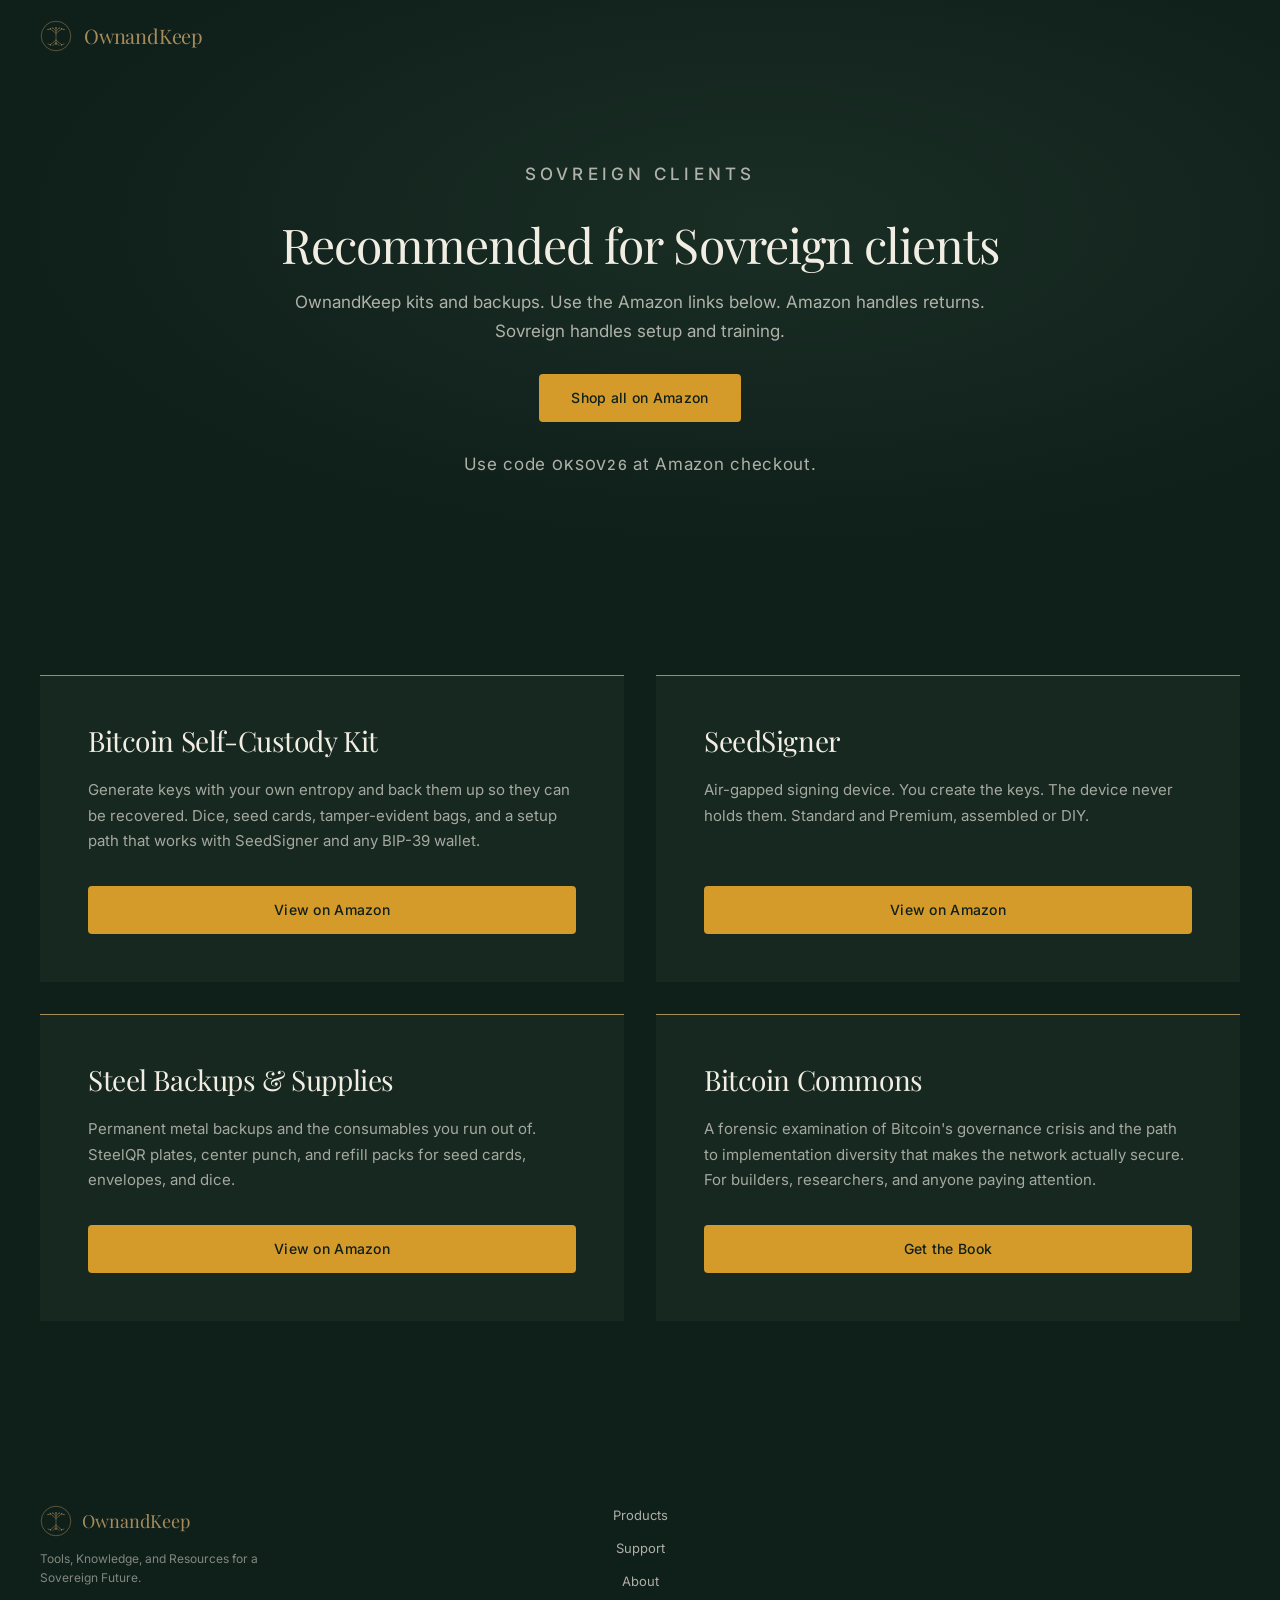
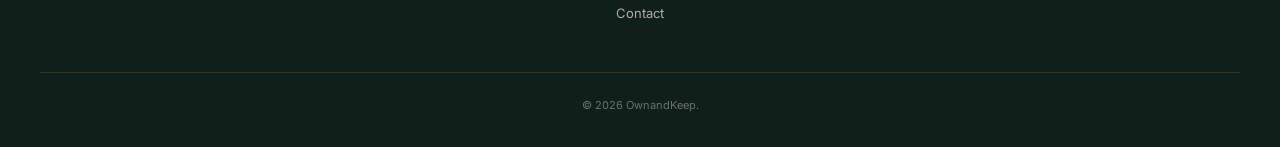
==== sovreign/index.html @ 05278267 "Add support intake, contact via ntfy, and a Sovreign client catalog. Support collects the same disco" ====
<!DOCTYPE html>
<html lang="en">
<head>
  <meta charset="UTF-8">
  <meta name="viewport" content="width=device-width, initial-scale=1.0">
  <meta name="robots" content="noindex, nofollow">
  <meta name="description" content="OwnandKeep catalog for Sovreign clients.">
  <meta name="theme-color" content="#0F1F1A">
  <title>OwnandKeep — For Sovreign clients</title>
  <link rel="icon" href="../assets/logo.svg" type="image/svg+xml">
  <link rel="preconnect" href="https://fonts.googleapis.com">
  <link rel="preconnect" href="https://fonts.gstatic.com" crossorigin>
  <link href="https://fonts.googleapis.com/css2?family=Inter:wght@400;500&family=Playfair+Display:ital,wght@0,400;0,700;1,400&display=swap" rel="stylesheet">
  <link rel="stylesheet" href="../style.css">
  <script src="../main.js" defer></script>
</head>
<body>
  <nav class="nav" id="nav">
    <a class="nav-brand" href="../">
      <!-- TODO: replace with real OwnandKeep logo SVG -->
      <!-- TODO: replace placeholder -->
      <img class="nav-logo" src="../assets/logo.svg" alt="" width="32" height="32">
      <span class="nav-wordmark">OwnandKeep</span>
    </a>
  </nav>

  <header class="partner-hero">
    <div class="partner-hero-inner">
      <p class="section-eyebrow">Sovreign clients</p>
      <h1>Recommended for Sovreign clients</h1>
      <p>OwnandKeep kits and backups. Use the Amazon links below. Amazon handles returns. Sovreign handles setup and training.</p>
      <!-- TODO: insert Amazon storefront URL -->
      <a class="btn" href="#" target="_blank" rel="noopener noreferrer">Shop all on Amazon</a>
      <p class="partner-promo">Use code <code>OKSOV26</code> at Amazon checkout.</p>
    </div>
  </header>

  <section class="products" id="products">
    <div class="section-inner">
      <div class="product-grid">
        <article class="product-card">
          <h3>Bitcoin Self-Custody Kit</h3>
          <p>Generate keys with your own entropy and back them up so they can be recovered. Dice, seed cards, tamper-evident bags, and a setup path that works with SeedSigner and any BIP-39 wallet.</p>
          <div class="product-actions">
            <!-- TODO: insert Amazon listing URL -->
            <!-- TODO: insert real URL -->
            <a class="btn" href="#" target="_blank" rel="noopener noreferrer">View on Amazon</a>
          </div>
        </article>

        <article class="product-card">
          <h3>SeedSigner</h3>
          <p>Air-gapped signing device. You create the keys. The device never holds them. Standard and Premium, assembled or DIY.</p>
          <div class="product-actions">
            <!-- TODO: insert Amazon listing URL -->
            <!-- TODO: insert real URL -->
            <a class="btn" href="#" target="_blank" rel="noopener noreferrer">View on Amazon</a>
          </div>
        </article>

        <article class="product-card">
          <h3>Steel Backups &amp; Supplies</h3>
          <p>Permanent metal backups and the consumables you run out of. SteelQR plates, center punch, and refill packs for seed cards, envelopes, and dice.</p>
          <div class="product-actions">
            <!-- TODO: insert Amazon listing URL -->
            <!-- TODO: insert real URL -->
            <a class="btn" href="#" target="_blank" rel="noopener noreferrer">View on Amazon</a>
          </div>
        </article>

        <article class="product-card">
          <h3>Bitcoin Commons</h3>
          <p>A forensic examination of Bitcoin's governance crisis and the path to implementation diversity that makes the network actually secure. For builders, researchers, and anyone paying attention.</p>
          <div class="product-actions">
            <!-- TODO: insert book URL (Amazon KDP / Gumroad) -->
            <!-- TODO: insert real URL -->
            <a class="btn" href="#" target="_blank" rel="noopener noreferrer">Get the Book</a>
          </div>
        </article>
      </div>
    </div>
  </section>

  <footer class="footer">
    <div class="footer-inner">
      <div class="footer-brand">
        <div class="footer-wordmark-row">
          <img src="../assets/logo.svg" alt="" width="32" height="32">
          <span>OwnandKeep</span>
        </div>
        <p>Tools, Knowledge, and Resources for a Sovereign Future.</p>
      </div>
      <nav class="footer-nav" aria-label="Footer">
        <a href="../#products">Products</a>
        <a href="../support/">Support</a>
        <a href="../#about">About</a>
        <a href="../#contact">Contact</a>
      </nav>
      <div></div>
    </div>
    <div class="footer-rule"></div>
    <p class="footer-copy">© 2026 OwnandKeep.</p>
  </footer>
</body>
</html>
---- style.css ----
:root {
  --deep-forest: #0f1f1a;
  --earth: #a68b5b;
  --sand: #f2ede3;
  --amber: #d49a2a;
  --charcoal: #1a1a1a;
  --card: #162820;
  --ease: cubic-bezier(0.16, 1, 0.3, 1);
}

*,
*::before,
*::after {
  box-sizing: border-box;
  margin: 0;
  padding: 0;
}

html {
  scroll-behavior: smooth;
  scroll-padding-top: 72px;
}

body {
  background: var(--deep-forest);
  color: var(--sand);
  font-family: Inter, system-ui, sans-serif;
  font-weight: 400;
  line-height: 1.6;
  -webkit-font-smoothing: antialiased;
}

img,
svg {
  display: block;
}

a {
  color: inherit;
  text-decoration: none;
}

/* --- Buttons --- */

.btn {
  display: inline-flex;
  align-items: center;
  justify-content: center;
  height: 48px;
  padding: 0 32px;
  background: var(--amber);
  color: var(--deep-forest);
  font-family: Inter, system-ui, sans-serif;
  font-size: 14px;
  font-weight: 500;
  letter-spacing: 0.02em;
  border: 0;
  border-radius: 4px;
  cursor: pointer;
  transition: background 0.25s var(--ease);
}

.btn:hover,
.btn:focus-visible {
  background: #b8821f;
}

.btn-ghost {
  background: transparent;
  color: var(--sand);
  border: 1px solid var(--earth);
}

.btn-ghost:hover,
.btn-ghost:focus-visible {
  background: transparent;
  color: var(--earth);
}

/* --- Navigation --- */

.nav {
  position: sticky;
  top: 0;
  z-index: 100;
  display: flex;
  align-items: center;
  justify-content: space-between;
  height: 72px;
  margin-bottom: -72px;
  padding: 0 40px;
  background: transparent;
  transition: background 0.4s var(--ease);
}

.nav.scrolled {
  background: var(--deep-forest);
  backdrop-filter: blur(12px);
  -webkit-backdrop-filter: blur(12px);
}

.nav-brand {
  display: flex;
  align-items: center;
  gap: 12px;
  z-index: 101;
}

.nav-logo {
  width: 32px;
  height: 32px;
}

.nav-wordmark {
  font-family: "Playfair Display", Georgia, serif;
  font-size: 20px;
  color: var(--earth);
  letter-spacing: -0.01em;
}

.nav-text-link {
  font-family: Inter, system-ui, sans-serif;
  font-size: 12px;
  font-weight: 500;
  letter-spacing: 0.18em;
  text-transform: uppercase;
  color: var(--sand);
}

.nav-menu {
  display: flex;
  align-items: center;
  gap: 36px;
}

.nav-menu a {
  font-family: Inter, system-ui, sans-serif;
  font-size: 12px;
  font-weight: 500;
  letter-spacing: 0.18em;
  text-transform: uppercase;
  color: var(--sand);
  transition: color 0.25s var(--ease);
}

.nav-menu a:hover,
.nav-menu a:focus-visible {
  color: var(--earth);
}

.nav-toggle {
  display: none;
  width: 40px;
  height: 40px;
  background: none;
  border: 0;
  cursor: pointer;
  z-index: 101;
}

.nav-toggle span {
  display: block;
  width: 20px;
  height: 1.5px;
  margin: 5px auto;
  background: var(--sand);
  transition: transform 0.3s var(--ease), opacity 0.3s var(--ease);
}

.nav.is-open .nav-toggle span:nth-child(1) {
  transform: translateY(6.5px) rotate(45deg);
}

.nav.is-open .nav-toggle span:nth-child(2) {
  opacity: 0;
}

.nav.is-open .nav-toggle span:nth-child(3) {
  transform: translateY(-6.5px) rotate(-45deg);
}

/* --- Hero --- */

.hero {
  min-height: 100vh;
  display: flex;
  align-items: center;
  justify-content: center;
  padding: 0 24px 80px;
  background: radial-gradient(ellipse at 60% 40%, #1a2e25 0%, #0f1f1a 70%);
}

.hero-inner {
  display: flex;
  flex-direction: column;
  align-items: center;
  text-align: center;
}

.hero-mark {
  width: 80px;
  height: 80px;
  margin-bottom: 28px;
  animation: fade-in 0.8s ease both;
}

.hero-title {
  font-family: "Playfair Display", Georgia, serif;
  font-size: 96px;
  font-weight: 400;
  color: var(--sand);
  letter-spacing: -0.02em;
  line-height: 1;
  animation: fade-up 0.6s var(--ease) 0.3s both;
}

.hero-eyebrow {
  margin-top: 24px;
  font-size: 11px;
  font-weight: 500;
  letter-spacing: 0.3em;
  text-transform: uppercase;
  color: var(--earth);
  animation: fade-up 0.6s var(--ease) 0.8s both;
}

.hero-promise {
  margin: 20px 0 40px;
  font-family: "Playfair Display", Georgia, serif;
  font-size: 22px;
  font-style: italic;
  font-weight: 400;
  color: var(--sand);
  animation: fade-up-soft 0.6s var(--ease) 1.1s both;
}

.hero-actions {
  display: flex;
  flex-wrap: wrap;
  justify-content: center;
  gap: 12px;
  animation: fade-up 0.6s var(--ease) 1.4s both;
}

.hero-contact-link {
  margin-top: 20px;
  font-size: 13px;
  letter-spacing: 0.08em;
  color: var(--earth);
  animation: fade-up 0.6s var(--ease) 1.55s both;
}

.hero-contact-link:hover,
.hero-contact-link:focus-visible {
  color: var(--sand);
}

/* --- Products --- */

.products {
  background: var(--deep-forest);
  padding: 120px 40px;
}

.section-inner {
  max-width: 1200px;
  margin: 0 auto;
}

.section-eyebrow {
  font-size: 11px;
  font-weight: 500;
  letter-spacing: 0.25em;
  text-transform: uppercase;
  color: var(--earth);
}

.section-title {
  margin: 16px 0 64px;
  font-family: "Playfair Display", Georgia, serif;
  font-size: 48px;
  font-weight: 400;
  color: var(--sand);
  letter-spacing: -0.02em;
  line-height: 1.15;
}

.product-grid {
  display: grid;
  grid-template-columns: repeat(2, 1fr);
  gap: 32px;
}

.product-card {
  position: relative;
  display: flex;
  flex-direction: column;
  min-height: 100%;
  padding: 48px;
  background: var(--card);
  border-top: 1px solid var(--earth);
  border-radius: 0;
  opacity: 0;
  transform: translateY(20px);
  transition:
    opacity 0.6s var(--ease),
    transform 0.6s var(--ease);
}

.product-card:nth-child(1) { transition-delay: 0s; }
.product-card:nth-child(2) { transition-delay: 0.15s; }
.product-card:nth-child(3) { transition-delay: 0.3s; }
.product-card:nth-child(4) { transition-delay: 0.45s; }
.product-card:nth-child(5) { transition-delay: 0.6s; }

.product-card.is-visible {
  opacity: 1;
  transform: translateY(0);
}

.product-card.coming-soon h3,
.product-card.coming-soon p {
  opacity: 0.65;
}

.product-card h3 {
  font-family: "Playfair Display", Georgia, serif;
  font-size: 28px;
  font-weight: 400;
  color: var(--sand);
  letter-spacing: -0.015em;
  line-height: 1.2;
}

.product-byline {
  margin-top: 8px;
  font-size: 13px;
  font-style: italic;
  color: var(--earth);
}

.product-card > p:not(.product-byline) {
  margin-top: 20px;
  font-size: 15px;
  line-height: 1.7;
  color: var(--sand);
  opacity: 0.65;
}

.product-actions {
  display: flex;
  flex-direction: row;
  flex-wrap: nowrap;
  align-items: stretch;
  gap: 12px;
  width: 100%;
  margin-top: auto;
  padding-top: 32px;
}

.product-actions .btn {
  flex: 1;
}

.badge {
  position: absolute;
  top: 20px;
  right: 20px;
  font-size: 10px;
  font-weight: 500;
  letter-spacing: 0.16em;
  text-transform: uppercase;
  color: var(--earth);
}

/* --- About --- */

.about {
  background: var(--sand);
  padding: 120px 40px;
}

.about-inner {
  max-width: 680px;
  margin: 0 auto;
  text-align: center;
}

.about-title {
  margin: 16px 0 40px;
  font-family: "Playfair Display", Georgia, serif;
  font-size: 42px;
  font-weight: 400;
  color: var(--deep-forest);
  line-height: 1.2;
  letter-spacing: -0.02em;
}

.about-inner > p:not(.section-eyebrow):not(.about-close):not(.contact-lead) {
  font-size: 17px;
  line-height: 1.8;
  color: var(--charcoal);
  text-align: left;
}

.about-inner > p:not(.section-eyebrow):not(.about-close) + p:not(.about-close) {
  margin-top: 24px;
}

.about-support {
  margin-top: 32px;
}

.about-close {
  margin-top: 48px;
  font-size: 11px;
  font-weight: 500;
  letter-spacing: 0.3em;
  text-transform: uppercase;
  color: var(--earth);
  text-align: center;
}

/* --- Contact --- */

.contact {
  background: var(--deep-forest);
  padding: 120px 40px;
}

.contact-inner {
  max-width: 560px;
  margin: 0 auto;
}

.contact-inner-wide {
  max-width: 640px;
}

.support-page {
  padding-top: 160px;
}

.contact-title {
  margin: 16px 0 16px;
  font-family: "Playfair Display", Georgia, serif;
  font-size: 42px;
  font-weight: 400;
  color: var(--sand);
  letter-spacing: -0.02em;
  line-height: 1.15;
}

.contact-lead {
  margin-bottom: 40px;
  font-size: 17px;
  line-height: 1.7;
  color: var(--sand);
  opacity: 0.7;
}

.contact-form {
  display: flex;
  flex-direction: column;
  align-items: stretch;
  gap: 8px;
}

.contact-form label {
  margin-top: 12px;
  font-size: 11px;
  font-weight: 500;
  letter-spacing: 0.16em;
  text-transform: uppercase;
  color: var(--earth);
}

.contact-form input,
.contact-form textarea {
  width: 100%;
  padding: 14px 16px;
  background: var(--card);
  border: 1px solid rgba(166, 139, 91, 0.35);
  border-radius: 4px;
  color: var(--sand);
  font-family: Inter, system-ui, sans-serif;
  font-size: 15px;
  line-height: 1.5;
}

.contact-form textarea {
  resize: vertical;
  min-height: 140px;
}

.contact-form input:focus,
.contact-form textarea:focus {
  outline: 1px solid var(--earth);
}

.contact-form fieldset {
  margin: 28px 0 8px;
  padding: 0;
  border: 0;
}

.contact-form legend {
  margin-bottom: 8px;
  font-family: "Playfair Display", Georgia, serif;
  font-size: 22px;
  color: var(--sand);
}

.field-hint {
  margin: 4px 0 12px;
  font-size: 14px;
  color: var(--sand);
  opacity: 0.65;
}

.choice {
  display: flex;
  align-items: flex-start;
  gap: 10px;
  margin-top: 10px;
  font-size: 15px;
  letter-spacing: 0;
  text-transform: none;
  color: var(--sand);
  font-weight: 400;
}

.choice input {
  width: auto;
  margin-top: 4px;
  accent-color: var(--amber);
}

.consent {
  margin-top: 28px;
}

.contact-form .btn {
  margin-top: 24px;
  width: 100%;
}

.contact-status {
  min-height: 1.4em;
  margin-top: 12px;
  font-size: 14px;
  color: var(--sand);
  opacity: 0.7;
}

.honeypot {
  position: absolute;
  left: -9999px;
  width: 1px;
  height: 1px;
  overflow: hidden;
}

/* --- Partner page --- */

.partner-hero {
  padding: 160px 40px 48px;
  background: radial-gradient(ellipse at 60% 40%, #1a2e25 0%, #0f1f1a 70%);
}

.partner-hero-inner {
  max-width: 720px;
  margin: 0 auto;
  text-align: center;
}

.partner-hero-inner h1 {
  margin: 16px 0 16px;
  font-family: "Playfair Display", Georgia, serif;
  font-size: 48px;
  font-weight: 400;
  color: var(--sand);
  letter-spacing: -0.02em;
  line-height: 1.15;
}

.partner-hero-inner p {
  margin-bottom: 28px;
  font-size: 17px;
  line-height: 1.7;
  color: var(--sand);
  opacity: 0.7;
}

.partner-promo {
  margin: 28px 0 0;
  font-size: 14px;
  letter-spacing: 0.04em;
  color: var(--earth);
}

.partner-promo code {
  font-family: Inter, system-ui, sans-serif;
  font-size: 14px;
  font-weight: 500;
  letter-spacing: 0.08em;
}

/* --- Footer --- */

.footer {
  background: var(--deep-forest);
  padding: 64px 40px 32px;
}

.footer-inner {
  display: grid;
  grid-template-columns: 1fr auto 1fr;
  align-items: start;
  gap: 40px;
  max-width: 1200px;
  margin: 0 auto 48px;
}

.footer-brand p {
  margin-top: 12px;
  max-width: 240px;
  font-size: 12px;
  line-height: 1.6;
  color: var(--sand);
  opacity: 0.5;
}

.footer-wordmark-row {
  display: flex;
  align-items: center;
  gap: 10px;
}

.footer-wordmark-row span {
  font-family: "Playfair Display", Georgia, serif;
  font-size: 18px;
  color: var(--earth);
}

.footer-nav {
  display: flex;
  flex-direction: column;
  align-items: center;
  gap: 12px;
}

.footer-nav a {
  font-size: 13px;
  color: var(--sand);
  opacity: 0.7;
  transition: opacity 0.25s var(--ease);
}

.footer-nav a:hover,
.footer-nav a:focus-visible {
  opacity: 1;
}

.footer-social {
  display: flex;
  justify-content: flex-end;
  gap: 20px;
}

.footer-social a {
  color: var(--sand);
  opacity: 0.6;
  transition: opacity 0.25s var(--ease);
}

.footer-social a:hover,
.footer-social a:focus-visible {
  opacity: 1;
}

.footer-rule {
  height: 1px;
  background: var(--earth);
  opacity: 0.2;
}

.footer-copy {
  margin-top: 24px;
  font-size: 11px;
  color: var(--sand);
  opacity: 0.4;
  text-align: center;
}

/* --- Motion --- */

@keyframes fade-in {
  from { opacity: 0; }
  to { opacity: 1; }
}

@keyframes fade-up {
  from {
    opacity: 0;
    transform: translateY(12px);
  }
  to {
    opacity: 1;
    transform: translateY(0);
  }
}

@keyframes fade-up-soft {
  from {
    opacity: 0;
    transform: translateY(12px);
  }
  to {
    opacity: 0.7;
    transform: translateY(0);
  }
}

/* --- Breakpoints: 1280 desktop, 768 tablet, 375 mobile --- */

@media (max-width: 1279px) {
  .hero-title {
    font-size: 72px;
  }

  .product-grid {
    grid-template-columns: 1fr;
    max-width: 560px;
  }

  .product-card {
    padding: 36px;
  }

  .footer-inner {
    grid-template-columns: 1fr;
    justify-items: center;
    text-align: center;
    gap: 32px;
  }

  .footer-brand p {
    max-width: none;
  }

  .footer-social {
    justify-content: center;
  }
}

@media (max-width: 767px) {
  .nav {
    padding: 0 20px;
  }

  .nav-toggle {
    display: block;
  }

  .nav-menu {
    position: fixed;
    inset: 0;
    z-index: 100;
    display: flex;
    flex-direction: column;
    justify-content: center;
    align-items: center;
    gap: 40px;
    background: var(--deep-forest);
    opacity: 0;
    visibility: hidden;
    pointer-events: none;
    transition: opacity 0.4s var(--ease), visibility 0.4s;
  }

  .nav.is-open .nav-menu {
    opacity: 1;
    visibility: visible;
    pointer-events: auto;
  }

  .nav-menu a {
    font-size: 22px;
    letter-spacing: 0.22em;
  }

  .hero {
    padding: 0 20px 64px;
  }

  .hero-title {
    font-size: 52px;
  }

  .hero-promise {
    font-size: 18px;
  }

  .products,
  .about,
  .contact {
    padding: 80px 20px;
  }

  .contact-title {
    font-size: 32px;
  }

  .partner-hero {
    padding: 120px 20px 40px;
  }

  .partner-hero-inner h1 {
    font-size: 36px;
  }

  .section-title {
    font-size: 36px;
    margin-bottom: 48px;
  }

  .product-grid {
    grid-template-columns: 1fr;
  }

  .product-actions {
    flex-direction: column;
  }

  .about-title {
    font-size: 32px;
  }

  .footer {
    padding: 48px 20px 28px;
  }

  .footer-inner {
    grid-template-columns: 1fr;
    justify-items: center;
    text-align: center;
    gap: 32px;
  }

  .footer-brand p {
    max-width: none;
  }

  .footer-social {
    justify-content: center;
  }
}

@media (max-width: 374px) {
  .hero-title {
    font-size: 44px;
  }

  .nav-wordmark {
    font-size: 18px;
  }
}

@media (prefers-reduced-motion: reduce) {
  html {
    scroll-behavior: auto;
  }

  *,
  *::before,
  *::after {
    animation: none !important;
    transition: none !important;
  }

  .product-card {
    opacity: 1;
    transform: none;
  }

  .product-card.coming-soon h3,
  .product-card.coming-soon p {
    opacity: 0.65;
  }
}
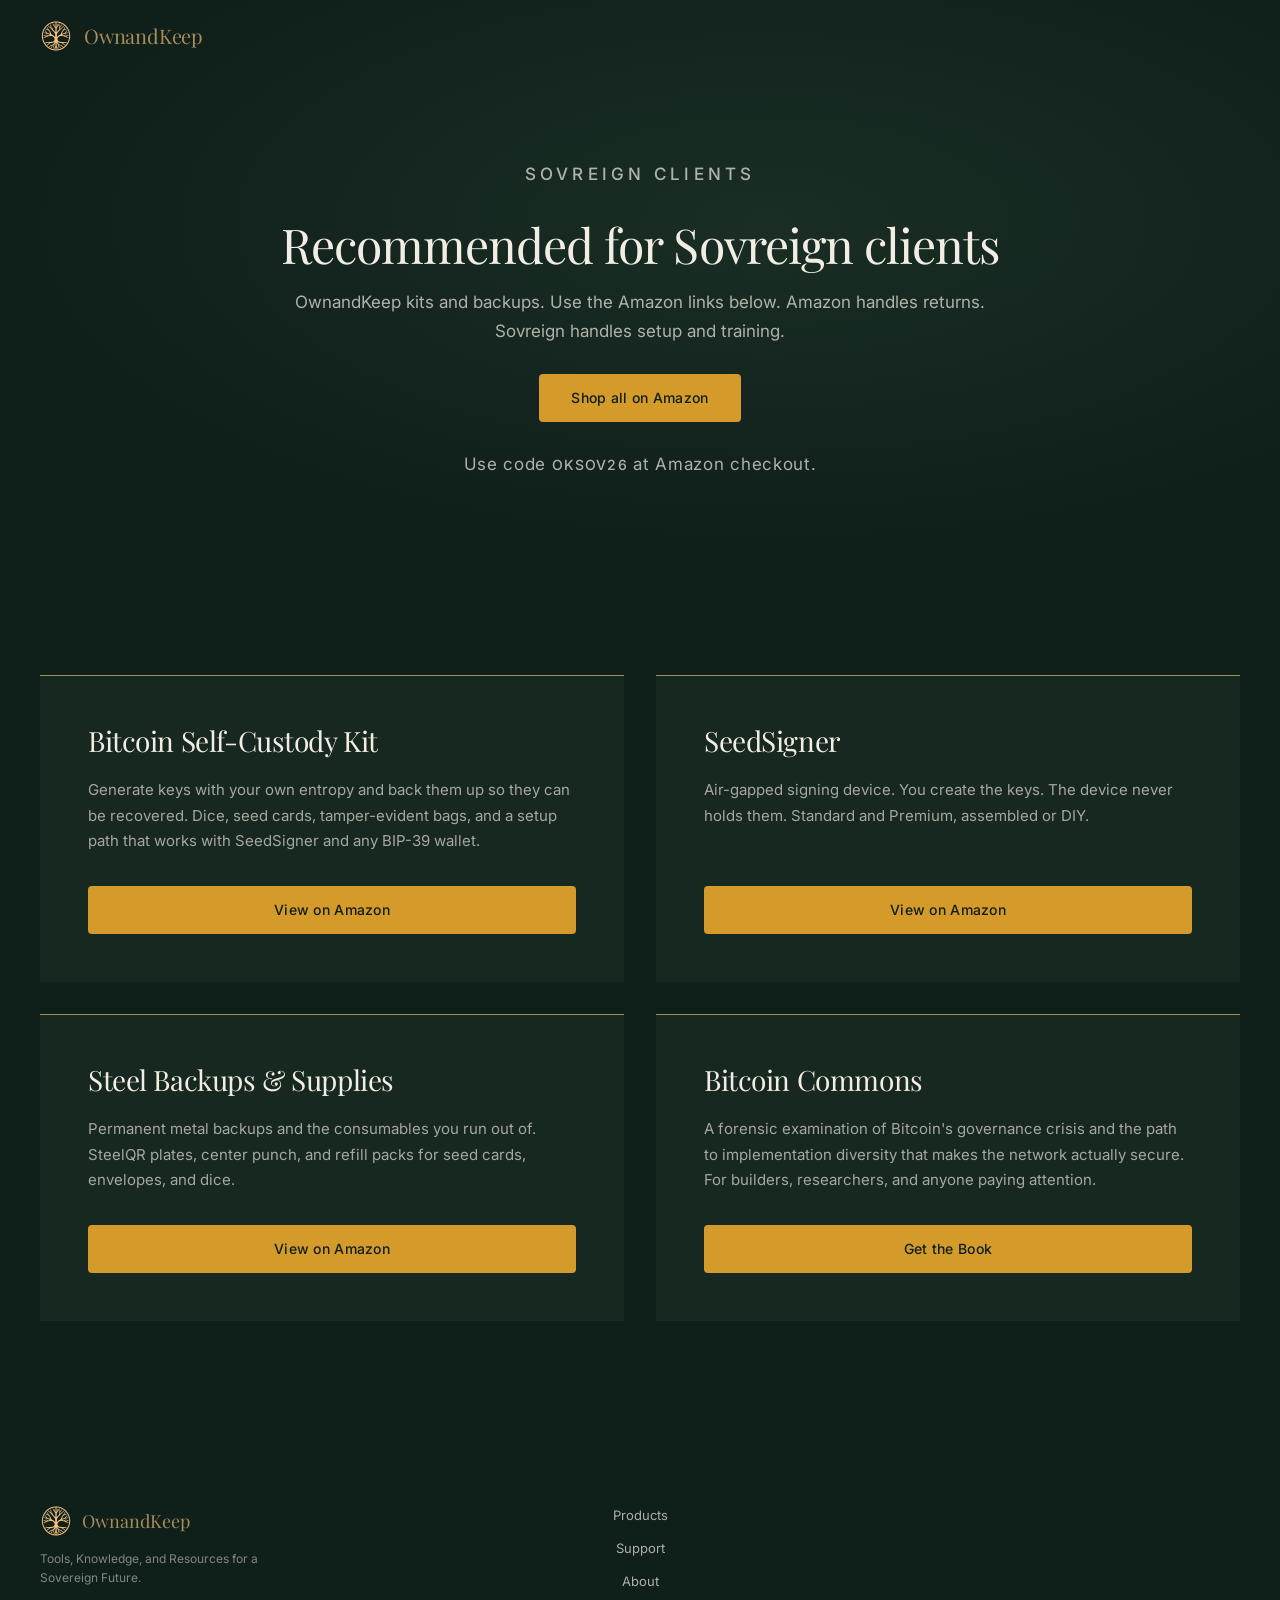
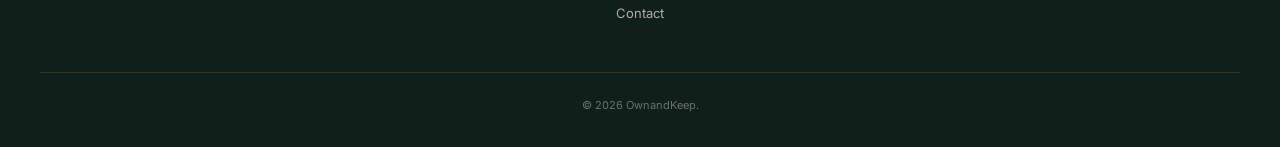
==== commit a78f9f18: "Replace the placeholder mark with the oak logo and link the kit to its first eBay listing." ====
--- a/sovreign/index.html
+++ b/sovreign/index.html
@@ -7,7 +7,7 @@
   <meta name="description" content="OwnandKeep catalog for Sovreign clients.">
   <meta name="theme-color" content="#0F1F1A">
   <title>OwnandKeep — For Sovreign clients</title>
-  <link rel="icon" href="../assets/logo.svg" type="image/svg+xml">
+  <link rel="icon" href="../assets/logo.png" type="image/png">
   <link rel="preconnect" href="https://fonts.googleapis.com">
   <link rel="preconnect" href="https://fonts.gstatic.com" crossorigin>
   <link href="https://fonts.googleapis.com/css2?family=Inter:wght@400;500&family=Playfair+Display:ital,wght@0,400;0,700;1,400&display=swap" rel="stylesheet">
@@ -17,9 +17,7 @@
 <body>
   <nav class="nav" id="nav">
     <a class="nav-brand" href="../">
-      <!-- TODO: replace with real OwnandKeep logo SVG -->
-      <!-- TODO: replace placeholder -->
-      <img class="nav-logo" src="../assets/logo.svg" alt="" width="32" height="32">
+      <img class="nav-logo" src="../assets/logo.png" alt="" width="32" height="32">
       <span class="nav-wordmark">OwnandKeep</span>
     </a>
   </nav>
@@ -85,7 +83,7 @@
     <div class="footer-inner">
       <div class="footer-brand">
         <div class="footer-wordmark-row">
-          <img src="../assets/logo.svg" alt="" width="32" height="32">
+          <img src="../assets/logo.png" alt="" width="32" height="32">
           <span>OwnandKeep</span>
         </div>
         <p>Tools, Knowledge, and Resources for a Sovereign Future.</p>
--- a/style.css
+++ b/style.css
@@ -109,6 +109,7 @@
 .nav-logo {
   width: 32px;
   height: 32px;
+  object-fit: contain;
 }
 
 .nav-wordmark {
@@ -201,6 +202,7 @@
   width: 80px;
   height: 80px;
   margin-bottom: 28px;
+  object-fit: contain;
   animation: fade-in 0.8s ease both;
 }
 
@@ -635,6 +637,12 @@
   display: flex;
   align-items: center;
   gap: 10px;
+}
+
+.footer-wordmark-row img {
+  width: 32px;
+  height: 32px;
+  object-fit: contain;
 }
 
 .footer-wordmark-row span {
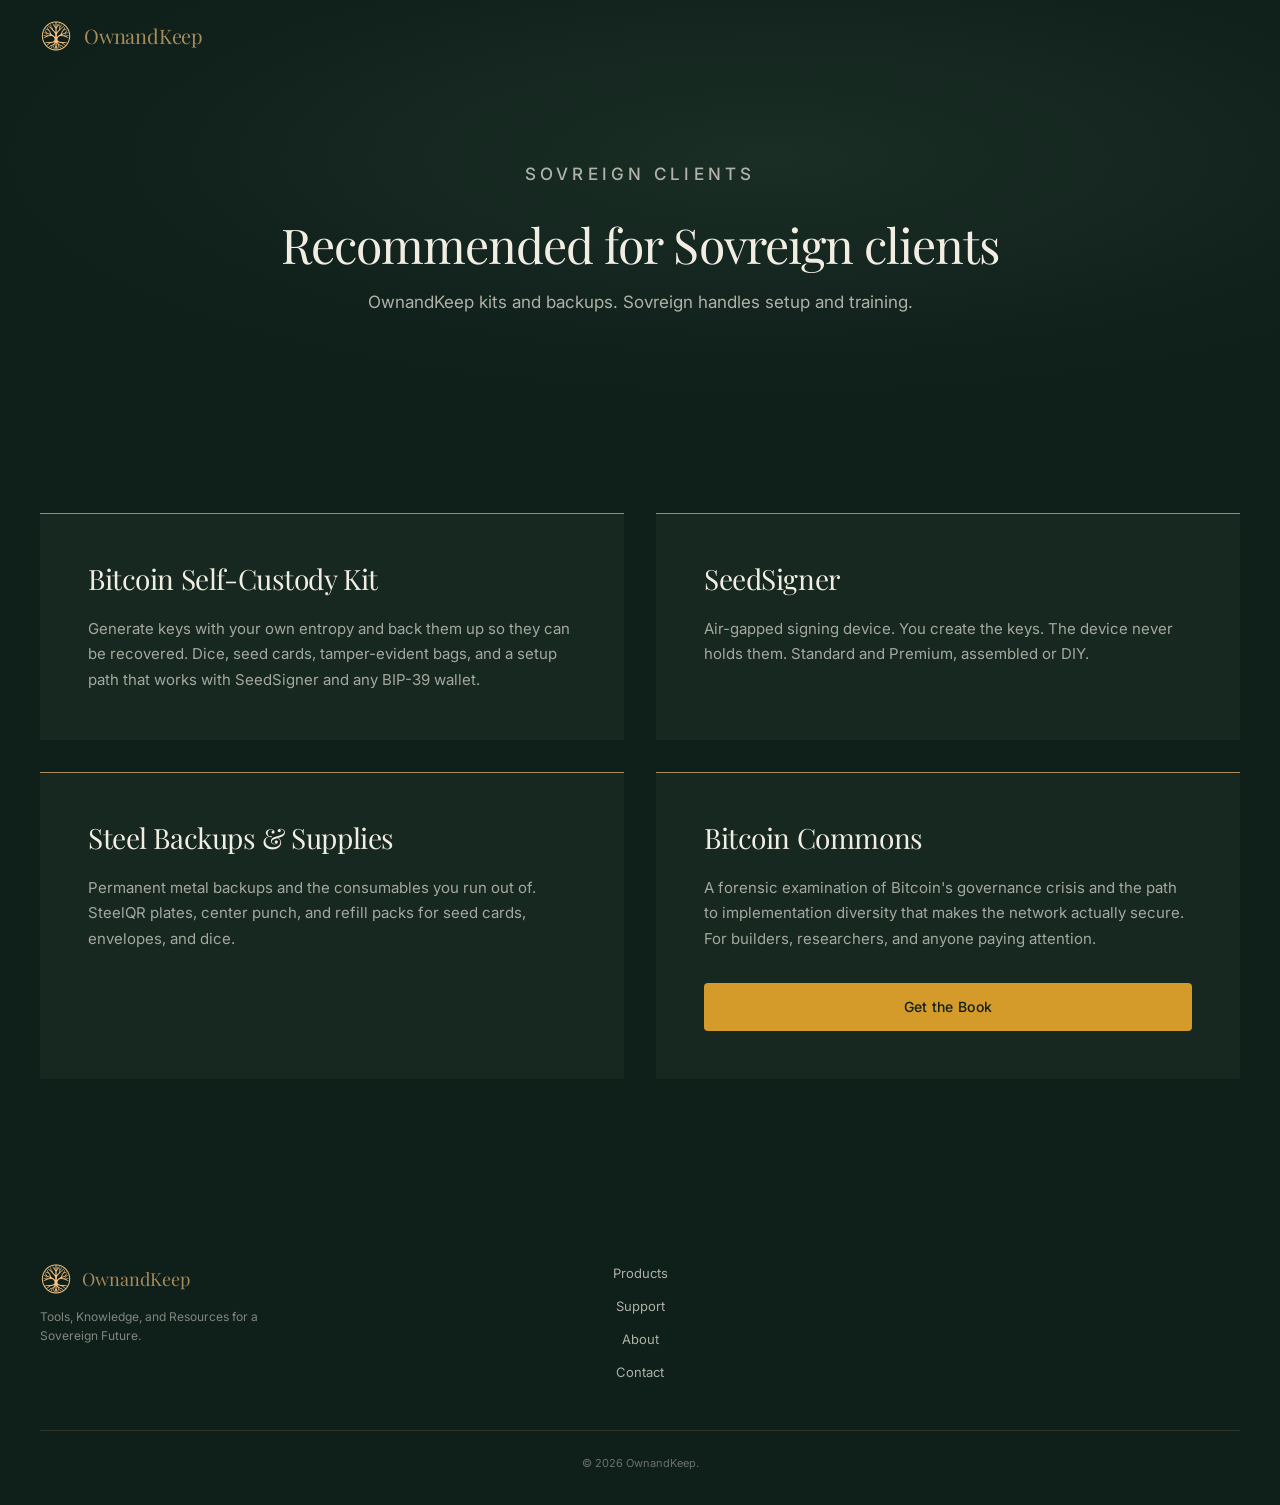
==== commit b4b38798: "Take down Amazon and eBay buy links while the marketplace account is suspended." ====
--- a/sovreign/index.html
+++ b/sovreign/index.html
@@ -26,10 +26,7 @@
     <div class="partner-hero-inner">
       <p class="section-eyebrow">Sovreign clients</p>
       <h1>Recommended for Sovreign clients</h1>
-      <p>OwnandKeep kits and backups. Use the Amazon links below. Amazon handles returns. Sovreign handles setup and training.</p>
-      <!-- TODO: insert Amazon storefront URL -->
-      <a class="btn" href="#" target="_blank" rel="noopener noreferrer">Shop all on Amazon</a>
-      <p class="partner-promo">Use code <code>OKSOV26</code> at Amazon checkout.</p>
+      <p>OwnandKeep kits and backups. Sovreign handles setup and training.</p>
     </div>
   </header>
 
@@ -39,31 +36,16 @@
         <article class="product-card">
           <h3>Bitcoin Self-Custody Kit</h3>
           <p>Generate keys with your own entropy and back them up so they can be recovered. Dice, seed cards, tamper-evident bags, and a setup path that works with SeedSigner and any BIP-39 wallet.</p>
-          <div class="product-actions">
-            <!-- TODO: insert Amazon listing URL -->
-            <!-- TODO: insert real URL -->
-            <a class="btn" href="#" target="_blank" rel="noopener noreferrer">View on Amazon</a>
-          </div>
         </article>
 
         <article class="product-card">
           <h3>SeedSigner</h3>
           <p>Air-gapped signing device. You create the keys. The device never holds them. Standard and Premium, assembled or DIY.</p>
-          <div class="product-actions">
-            <!-- TODO: insert Amazon listing URL -->
-            <!-- TODO: insert real URL -->
-            <a class="btn" href="#" target="_blank" rel="noopener noreferrer">View on Amazon</a>
-          </div>
         </article>
 
         <article class="product-card">
           <h3>Steel Backups &amp; Supplies</h3>
           <p>Permanent metal backups and the consumables you run out of. SteelQR plates, center punch, and refill packs for seed cards, envelopes, and dice.</p>
-          <div class="product-actions">
-            <!-- TODO: insert Amazon listing URL -->
-            <!-- TODO: insert real URL -->
-            <a class="btn" href="#" target="_blank" rel="noopener noreferrer">View on Amazon</a>
-          </div>
         </article>
 
         <article class="product-card">
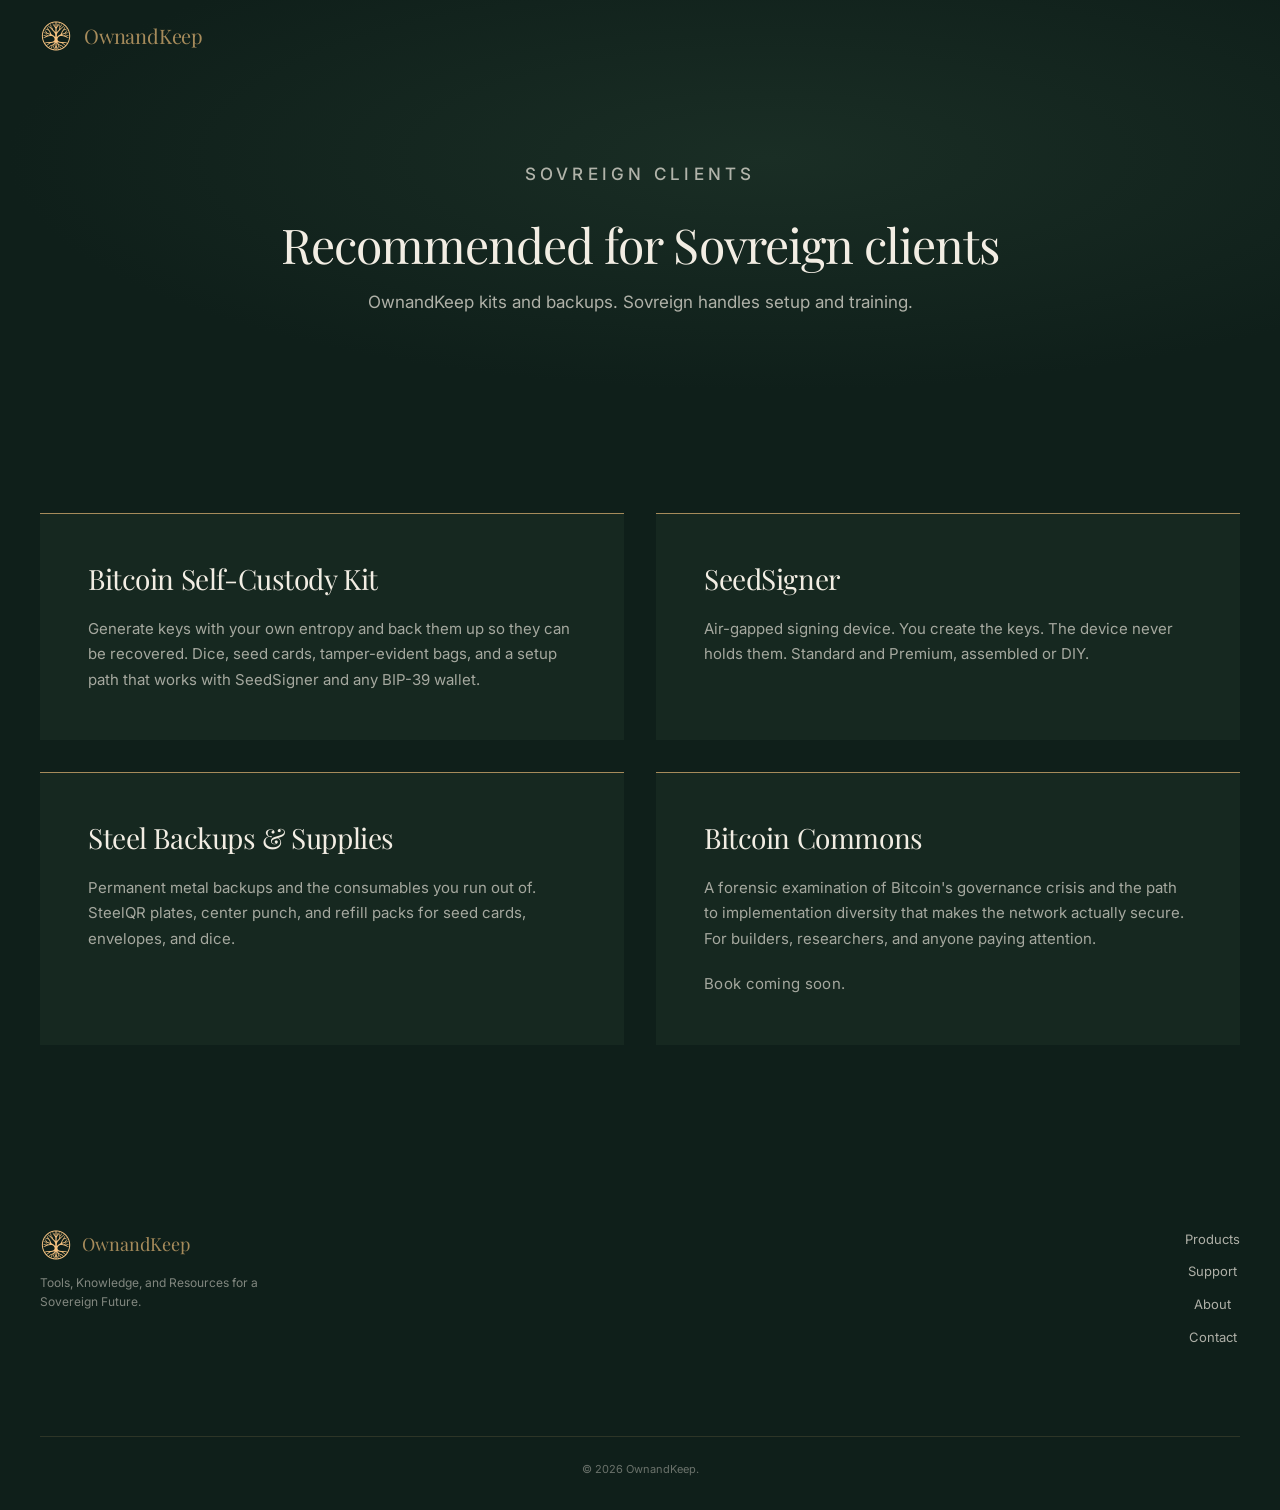
==== commit 58c96784: "Merge pull request #1 from MeABzZz/fix/shop-links-book Give the product cards a working link and dro" ====
--- a/sovreign/index.html
+++ b/sovreign/index.html
@@ -51,11 +51,7 @@
         <article class="product-card">
           <h3>Bitcoin Commons</h3>
           <p>A forensic examination of Bitcoin's governance crisis and the path to implementation diversity that makes the network actually secure. For builders, researchers, and anyone paying attention.</p>
-          <div class="product-actions">
-            <!-- TODO: insert book URL (Amazon KDP / Gumroad) -->
-            <!-- TODO: insert real URL -->
-            <a class="btn" href="#" target="_blank" rel="noopener noreferrer">Get the Book</a>
-          </div>
+          <p class="product-note">Book coming soon.</p>
         </article>
       </div>
     </div>
--- a/style.css
+++ b/style.css
@@ -364,6 +364,13 @@
   flex: 1;
 }
 
+.product-note {
+  margin-top: auto;
+  color: var(--earth);
+  font-size: 0.9rem;
+  letter-spacing: 0.02em;
+}
+
 .badge {
   position: absolute;
   top: 20px;
@@ -617,7 +624,7 @@
 
 .footer-inner {
   display: grid;
-  grid-template-columns: 1fr auto 1fr;
+  grid-template-columns: 1fr auto;
   align-items: start;
   gap: 40px;
   max-width: 1200px;
@@ -670,23 +677,6 @@
   opacity: 1;
 }
 
-.footer-social {
-  display: flex;
-  justify-content: flex-end;
-  gap: 20px;
-}
-
-.footer-social a {
-  color: var(--sand);
-  opacity: 0.6;
-  transition: opacity 0.25s var(--ease);
-}
-
-.footer-social a:hover,
-.footer-social a:focus-visible {
-  opacity: 1;
-}
-
 .footer-rule {
   height: 1px;
   background: var(--earth);
@@ -755,10 +745,6 @@
 
   .footer-brand p {
     max-width: none;
-  }
-
-  .footer-social {
-    justify-content: center;
   }
 }
 
@@ -859,10 +845,6 @@
   .footer-brand p {
     max-width: none;
   }
-
-  .footer-social {
-    justify-content: center;
-  }
 }
 
 @media (max-width: 374px) {
